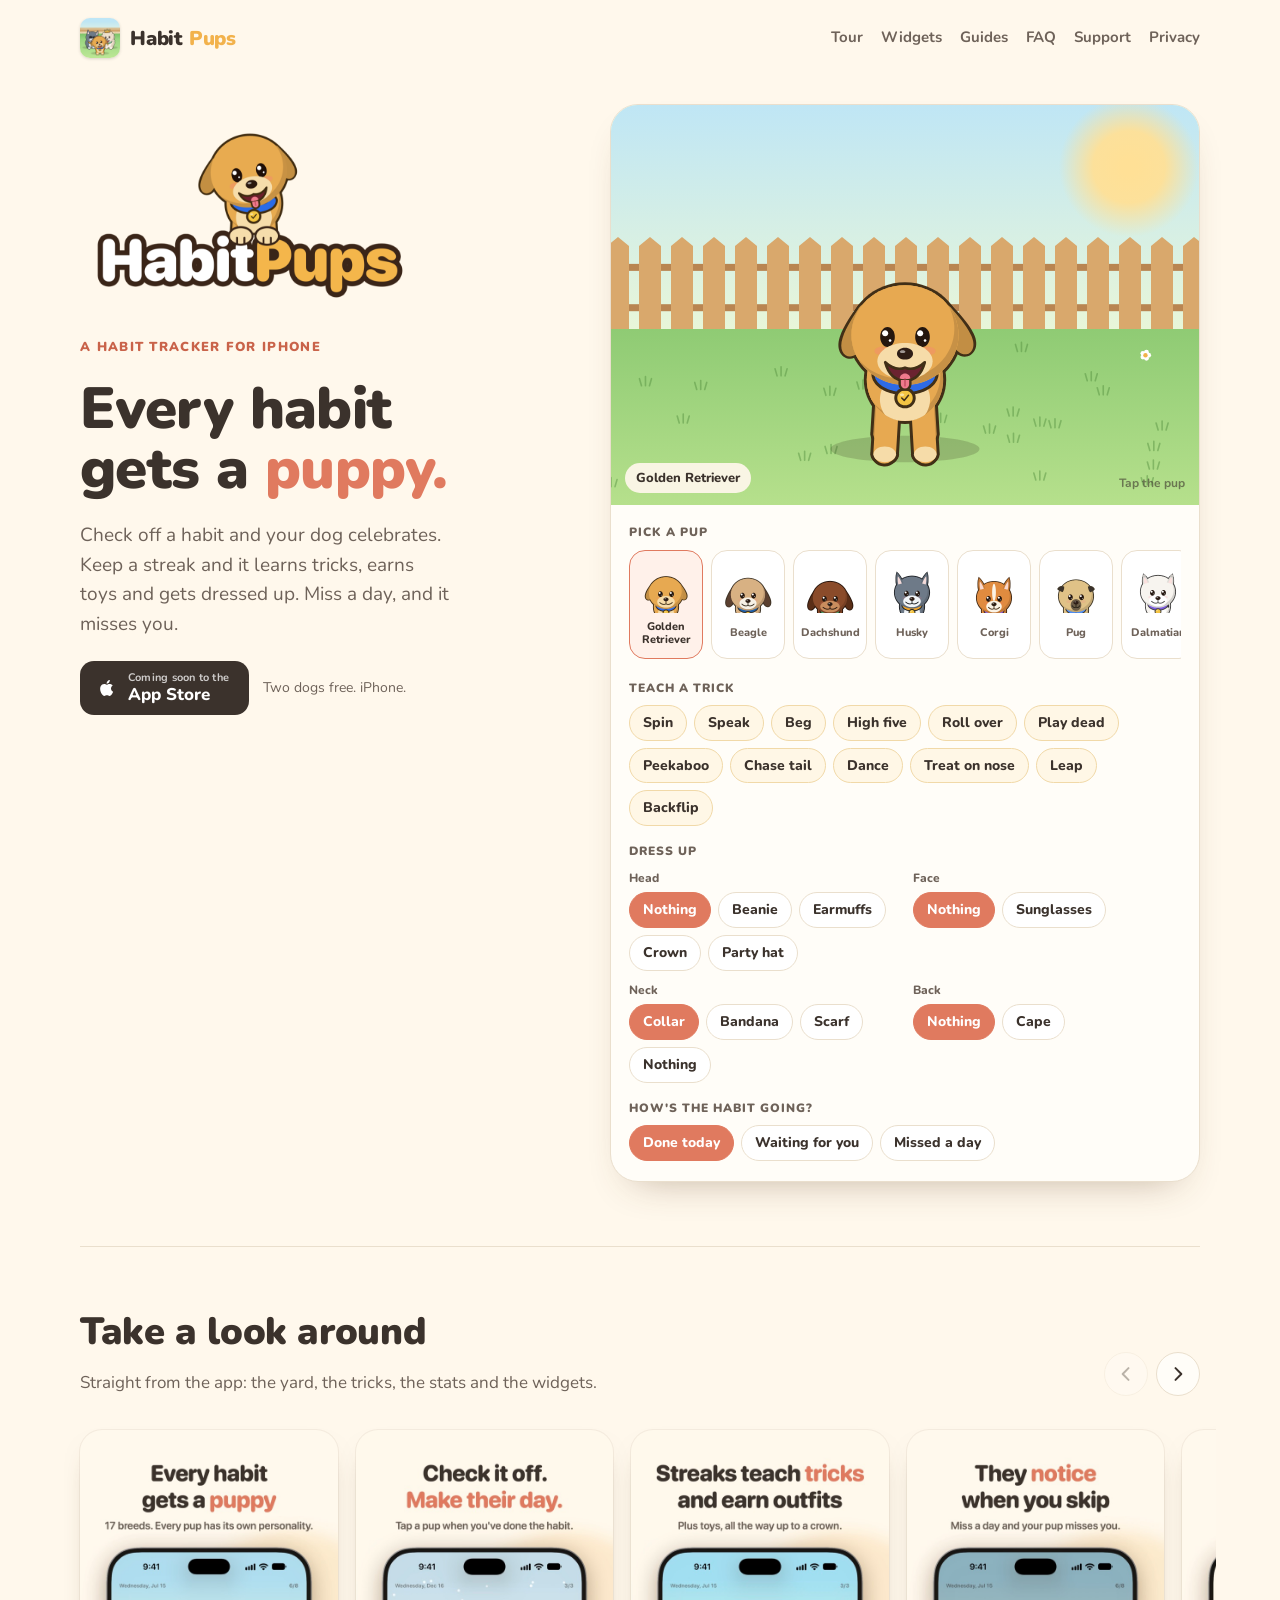
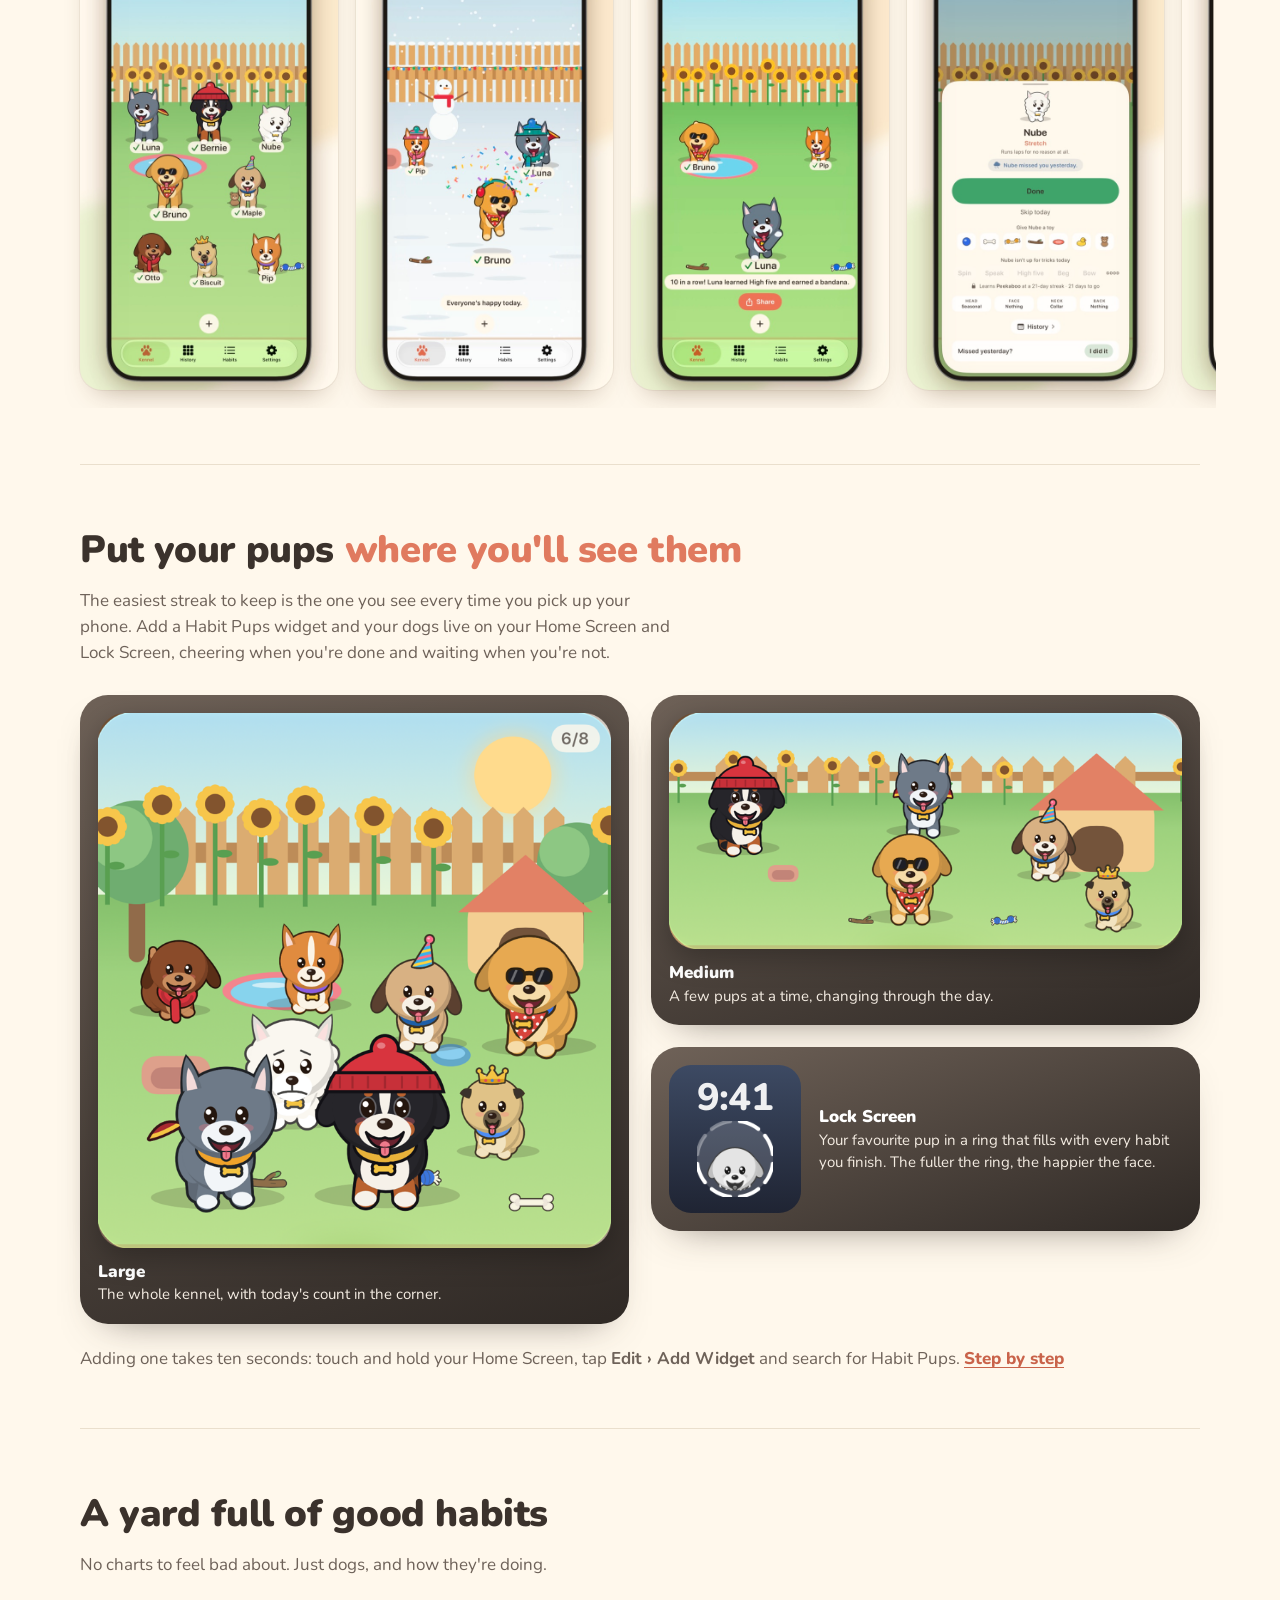
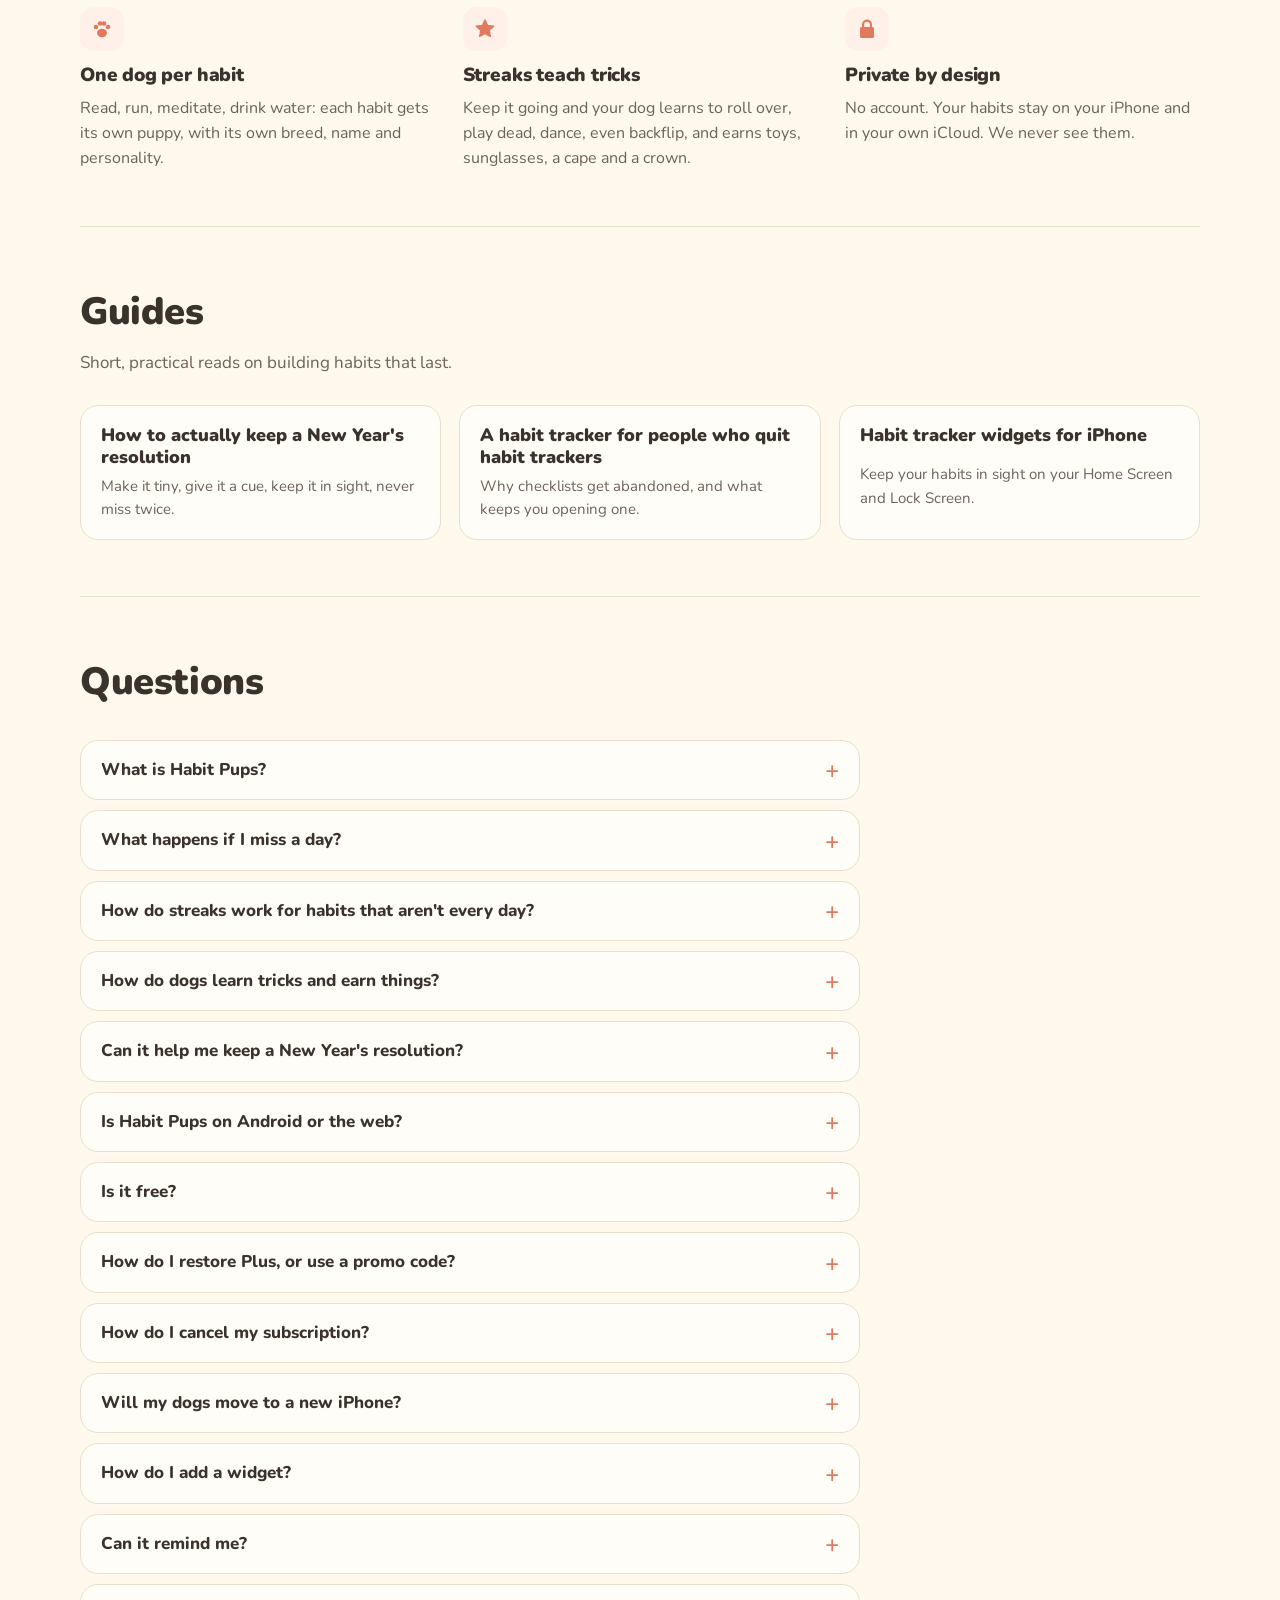
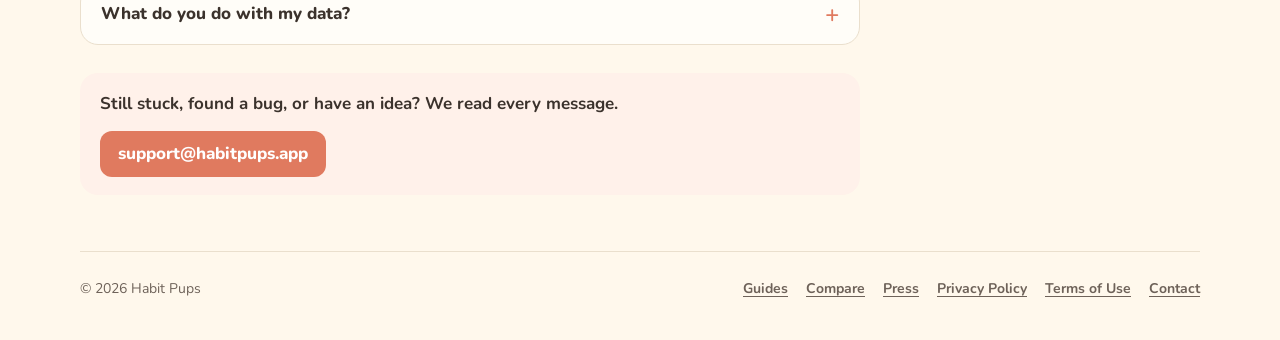
==== index.html @ 5b8456f1 "Initial commit" ====
<!doctype html>
<html lang="en">
<head>
  <meta charset="utf-8">
  <meta name="viewport" content="width=device-width, initial-scale=1, viewport-fit=cover">
  <title>Habit Pups: the habit tracker where every habit is a puppy</title>
  <meta name="description" content="Habit Pups is a cute habit tracker for iPhone. Every habit gets a puppy that celebrates when you check it off, learns tricks as your streak grows, and lives in Home and Lock Screen widgets. Two dogs free.">
  <link rel="canonical" href="https://habitpups.app/">
  <meta property="og:type" content="website">
  <meta property="og:site_name" content="Habit Pups">
  <meta property="og:title" content="Habit Pups: the habit tracker where every habit is a puppy">
  <meta property="og:description" content="Check off a habit and your dog celebrates. Keep the streak, and it learns tricks. For iPhone.">
  <meta property="og:url" content="https://habitpups.app/">
  <meta property="og:image" content="https://habitpups.app/assets/og-image.jpg">
  <meta property="og:image:width" content="1200">
  <meta property="og:image:height" content="630">
  <meta property="og:image:alt" content="Habit Pups: eight cartoon puppies in a sunny yard, one for each habit">
  <meta name="twitter:card" content="summary_large_image">
  <meta name="theme-color" content="#fff8ec">
  <link rel="icon" href="assets/favicon.png">
  <link rel="apple-touch-icon" href="assets/apple-touch-icon.png">
  <link rel="preconnect" href="https://fonts.googleapis.com">
  <link rel="preconnect" href="https://fonts.gstatic.com" crossorigin>
  <link rel="stylesheet" href="https://fonts.googleapis.com/css2?family=Nunito:wght@600;700;800;900&display=swap">
  <link rel="stylesheet" href="styles.css">
  <script type="application/ld+json">
{
  "@context": "https://schema.org",
  "@type": "MobileApplication",
  "name": "Habit Pups",
  "alternateName": "Habit Pups: Habit Tracker",
  "description": "A habit tracker for iPhone where every habit is a puppy. Check off a habit and your dog celebrates; keep a streak and it learns tricks, earns toys and gets dressed up. Home Screen and Lock Screen widgets keep your habits in view.",
  "operatingSystem": "iOS 17 or later",
  "applicationCategory": "HealthApplication",
  "applicationSubCategory": "Habit tracker",
  "url": "https://habitpups.app/",
  "image": "https://habitpups.app/assets/icon-512.png",
  "screenshot": [
    "https://habitpups.app/assets/screens/01-kennel.jpg",
    "https://habitpups.app/assets/screens/02-check-off.jpg",
    "https://habitpups.app/assets/screens/03-tricks.jpg",
    "https://habitpups.app/assets/screens/07-widget-large.jpg"
  ],
  "featureList": [
    "One puppy per habit, from 17 breeds",
    "Streaks teach 14 tricks and earn 9 toys and outfits",
    "Daily, certain-day or few-times-a-week schedules",
    "A reminder for each habit",
    "Home Screen and Lock Screen widgets",
    "History grid and per-habit stats",
    "iCloud sync, no account, no tracking"
  ],
  "offers": [
    {
      "@type": "Offer",
      "name": "Free, with two dogs",
      "price": "0",
      "priceCurrency": "USD"
    },
    {
      "@type": "Offer",
      "name": "Habit Pups Plus, yearly",
      "price": "9.99",
      "priceCurrency": "USD"
    },
    {
      "@type": "Offer",
      "name": "Habit Pups Plus, monthly",
      "price": "1.99",
      "priceCurrency": "USD"
    }
  ],
  "publisher": {
    "@type": "Organization",
    "name": "Habit Pups",
    "url": "https://habitpups.app/",
    "email": "support@habitpups.app",
    "logo": "https://habitpups.app/assets/icon-512.png"
  }
}
  </script>
  <script type="application/ld+json">
{
  "@context": "https://schema.org",
  "@type": "WebSite",
  "name": "Habit Pups",
  "url": "https://habitpups.app/"
}
  </script>
  <script type="application/ld+json">
{
  "@context": "https://schema.org",
  "@type": "FAQPage",
  "mainEntity": [
    {
      "@type": "Question",
      "name": "What is Habit Pups?",
      "acceptedAnswer": {
        "@type": "Answer",
        "text": "A habit tracker where every habit is a puppy in your yard. When you do the habit, you tap its dog and it celebrates. Do it day after day and the streak teaches it tricks and earns it toys and things to wear. Skip it and the dog gets a little sad, until you're back."
      }
    },
    {
      "@type": "Question",
      "name": "What happens if I miss a day?",
      "acceptedAnswer": {
        "@type": "Answer",
        "text": "Your dog misses you: a day or two and it looks a bit down, longer and it lies about. It never runs away and nothing is lost. One check-off and it perks right back up. Did it, but forgot to tick it before bed? Tap the dog and use Missed yesterday? to log yesterday."
      }
    },
    {
      "@type": "Question",
      "name": "How do streaks work for habits that aren't every day?",
      "acceptedAnswer": {
        "@type": "Answer",
        "text": "Each habit can be every day, certain days (say, weekdays), or a few times a week. Days the habit doesn't ask for are rest days: they never break a streak. For a few-times-a-week habit, the streak counts the times in a row you've hit it."
      }
    },
    {
      "@type": "Question",
      "name": "How do dogs learn tricks and earn things?",
      "acceptedAnswer": {
        "@type": "Answer",
        "text": "Every dog knows two tricks to start with and learns a new one at streaks of 3, 7, 10, 14 days and on, up to backflips for the very committed. Toys and outfits come with streaks too: a frisbee at 5 days, a bandana at 10, sunglasses at 45, a cape at 100 and a golden crown at a full year. A broken streak never takes anything away."
      }
    },
    {
      "@type": "Question",
      "name": "Can it help me keep a New Year's resolution?",
      "acceptedAnswer": {
        "@type": "Answer",
        "text": "Yes, that's a great use for it. Turn the resolution into one small action (\"read 10 pages\", \"a 10 minute walk\"), give it its own puppy and a reminder, and put the Lock Screen widget where you'll see it. Your pup learns its first new trick at a 3-day streak and keeps learning for a year. There's more in our guide to keeping a New Year's resolution."
      }
    },
    {
      "@type": "Question",
      "name": "Is Habit Pups on Android or the web?",
      "acceptedAnswer": {
        "@type": "Answer",
        "text": "Not yet: Habit Pups is for iPhone (iOS 17 or later). Your kennel also syncs to an iPad signed in to the same Apple ID."
      }
    },
    {
      "@type": "Question",
      "name": "Is it free?",
      "acceptedAnswer": {
        "@type": "Answer",
        "text": "Two dogs are free, with everything: tricks, toys, outfits, widgets and sharing. Habit Pups Plus makes room for up to 10 dogs, for $9.99 a year or $1.99 a month (prices may vary by country). Cancel any time; your dogs and their history are never lost."
      }
    },
    {
      "@type": "Question",
      "name": "How do I restore Plus, or use a promo code?",
      "acceptedAnswer": {
        "@type": "Answer",
        "text": "In the app, go to Settings › Habit Pups Plus and tap Restore purchases (sign in with the Apple ID you bought it with) or Redeem code. Codes also work in the App Store app: tap your profile picture, then Redeem Gift Card or Code."
      }
    },
    {
      "@type": "Question",
      "name": "How do I cancel my subscription?",
      "acceptedAnswer": {
        "@type": "Answer",
        "text": "Subscriptions are handled by Apple. On your iPhone, open Settings, tap your name, then Subscriptions, and pick Habit Pups. You can also get there from Settings › Habit Pups Plus › Manage subscription in the app."
      }
    },
    {
      "@type": "Question",
      "name": "Will my dogs move to a new iPhone?",
      "acceptedAnswer": {
        "@type": "Answer",
        "text": "Yes. Your kennel syncs through your own iCloud, so sign in with the same Apple ID and your dogs and their history come with you. It also keeps an iPhone and an iPad in step. You can check it's on in the app under Settings › Data."
      }
    },
    {
      "@type": "Question",
      "name": "How do I add a widget?",
      "acceptedAnswer": {
        "@type": "Answer",
        "text": "Home Screen: touch and hold an empty spot until the apps jiggle, tap Edit › Add Widget, search for Habit Pups and pick a size. Lock Screen: touch and hold the Lock Screen, tap Customize › Lock Screen, tap the space under the clock and pick Habit Pups. The round one shows a dog of your choice, in a ring that fills as the day's habits get done."
      }
    },
    {
      "@type": "Question",
      "name": "Can it remind me?",
      "acceptedAnswer": {
        "@type": "Answer",
        "text": "Yes, two ways. An evening nudge (Settings › Reminder) goes out only if a dog is still waiting, and each habit can have its own reminder at a time you choose. Do the habit early and that day's reminder stays quiet."
      }
    },
    {
      "@type": "Question",
      "name": "What do you do with my data?",
      "acceptedAnswer": {
        "@type": "Answer",
        "text": "Nothing: we never see it. There are no accounts, no ads and no tracking. Your habits live on your device and in your own iCloud. Read the privacy policy. To delete everything, go to Settings › Data › Reset everything in the app. To take a copy first, use Export data."
      }
    }
  ]
}
  </script>
</head>
<body>
  <div class="wrap">
    <header class="top">
      <a class="brand" href="./">
        <img src="assets/apple-touch-icon.png" alt="">
        <span>Habit <b>Pups</b></span>
      </a>
      <nav aria-label="Site">
        <a href="#screens">Tour</a>
        <a href="#widgets">Widgets</a>
        <a href="guides/">Guides</a>
        <a href="#faq">FAQ</a>
        <a href="#support">Support</a>
        <a href="privacy.html">Privacy</a>
      </nav>
    </header>

    <main>
      <section class="hero">
        <div class="hero-copy">
          <img class="logo" src="assets/logo.png" alt="Habit Pups">
          <p class="eyebrow">A habit tracker for iPhone</p>
          <h1>Every habit gets a <em>puppy.</em></h1>
          <p class="lede">Check off a habit and your dog celebrates. Keep a streak and it learns tricks, earns toys and gets dressed up. Miss a day, and it misses you.</p>
          <div class="cta-row">
            <!-- When the app is live: set href to its App Store link and remove aria-disabled. -->
            <a class="store" href="#" aria-disabled="true">
              <svg viewBox="0 0 24 24" aria-hidden="true"><path d="M16.37 12.6c-.02-2.2 1.8-3.26 1.88-3.31-1.03-1.5-2.62-1.7-3.18-1.73-1.35-.14-2.64.8-3.33.8-.69 0-1.74-.78-2.87-.76-1.47.02-2.84.86-3.6 2.18-1.54 2.66-.39 6.6 1.1 8.76.73 1.06 1.6 2.24 2.73 2.2 1.1-.05 1.51-.71 2.84-.71 1.32 0 1.7.71 2.86.69 1.18-.02 1.93-1.07 2.65-2.13.84-1.22 1.18-2.41 1.2-2.47-.03-.01-2.3-.88-2.32-3.52zM14.2 6.13c.6-.73 1-1.73.9-2.74-.87.04-1.92.58-2.54 1.3-.56.64-1.05 1.67-.92 2.66.97.07 1.96-.49 2.56-1.22z"/></svg>
              <span><small>Coming soon to the</small>App Store</span>
            </a>
            <span class="price-note">Two dogs free. iPhone.</span>
          </div>
        </div>

        <div class="studio" aria-label="Meet the pups: pick a breed, a trick and something to wear">
          <div class="yard" id="yard">
            <canvas id="yard-bg" aria-hidden="true"></canvas>
            <canvas id="yard-dog" role="img" aria-label="A golden retriever puppy, wagging its tail"></canvas>
            <div class="tag" id="breed-tag">Golden Retriever</div>
            <div class="hint">Tap the pup</div>
          </div>
          <div class="controls">
            <div class="group">
              <h3 id="breed-label">Pick a pup</h3>
              <div class="breeds" id="breeds" role="group" aria-labelledby="breed-label"></div>
            </div>
            <div class="group">
              <h3 id="trick-label">Teach a trick</h3>
              <div class="chips" id="tricks" role="group" aria-labelledby="trick-label"></div>
            </div>
            <div class="group">
              <h3 id="wear-label">Dress up</h3>
              <div class="wear" id="wear" role="group" aria-labelledby="wear-label"></div>
            </div>
            <div class="group">
              <h3 id="mood-label">How's the habit going?</h3>
              <div class="chips" id="moods" role="group" aria-labelledby="mood-label"></div>
            </div>
          </div>
        </div>
      </section>

      <section class="section" id="screens" aria-labelledby="screens-title">
        <div class="section-head with-nav">
          <div>
            <h2 id="screens-title">Take a look around</h2>
            <p>Straight from the app: the yard, the tricks, the stats and the widgets.</p>
          </div>
          <div class="reel-nav">
            <button type="button" class="reel-btn" data-dir="-1" aria-label="Previous screenshots" disabled>
              <svg viewBox="0 0 24 24" aria-hidden="true"><path d="M15 5l-7 7 7 7"/></svg>
            </button>
            <button type="button" class="reel-btn" data-dir="1" aria-label="Next screenshots">
              <svg viewBox="0 0 24 24" aria-hidden="true"><path d="M9 5l7 7-7 7"/></svg>
            </button>
          </div>
        </div>
        <ul class="reel" id="reel" tabindex="0" aria-label="App screenshots">
            <li><img src="assets/screens/01-kennel.jpg" width="600" height="1303" loading="eager" alt="Every habit gets a puppy: eight dogs in the summer yard"></li>
            <li><img src="assets/screens/02-check-off.jpg" width="600" height="1303" loading="eager" alt="Check it off: Bruno leaps for joy in a burst of confetti"></li>
            <li><img src="assets/screens/03-tricks.jpg" width="600" height="1303" loading="eager" alt="Streaks teach tricks: Luna learns High five and earns a bandana"></li>
            <li><img src="assets/screens/04-notice.jpg" width="600" height="1303" loading="lazy" alt="They notice when you skip: Nube missed you yesterday"></li>
            <li><img src="assets/screens/05-history.jpg" width="600" height="1303" loading="lazy" alt="Every day at a glance: the History tab"></li>
            <li><img src="assets/screens/06-stats.jpg" width="600" height="1303" loading="lazy" alt="Honest stats for every habit: Bruno's grid and streak"></li>
            <li><img src="assets/screens/07-widget-large.jpg" width="600" height="1303" loading="lazy" alt="The large widget: the whole kennel on your Home Screen"></li>
            <li><img src="assets/screens/08-widget-medium.jpg" width="600" height="1303" loading="lazy" alt="The medium widget: a few pups, always in view"></li>
            <li><img src="assets/screens/09-schedules.jpg" width="600" height="1303" loading="lazy" alt="Any schedule, gentle reminders: Luna's weekday runs at 6:45"></li>
        </ul>
      </section>

      <section class="section widgets" id="widgets" aria-labelledby="widgets-title">
        <div class="section-head">
          <h2 id="widgets-title">Put your pups <em>where you'll see them</em></h2>
          <p>The easiest streak to keep is the one you see every time you pick up your phone. Add a Habit Pups widget and your dogs live on your Home Screen and Lock Screen, cheering when you're done and waiting when you're not.</p>
        </div>
        <div class="widget-grid">
          <figure class="widget-card big">
            <img src="assets/widgets/large.png" width="720" height="751" loading="lazy" alt="The large Habit Pups widget: eight dogs in a sunny yard, 6 of 8 done today">
            <figcaption><strong>Large</strong> The whole kennel, with today's count in the corner.</figcaption>
          </figure>
          <div class="widget-stack">
            <figure class="widget-card">
              <img src="assets/widgets/medium.png" width="720" height="332" loading="lazy" alt="The medium Habit Pups widget: five happy dogs by the kennel">
              <figcaption><strong>Medium</strong> A few pups at a time, changing through the day.</figcaption>
            </figure>
            <figure class="widget-card lock">
              <div class="lock-tile" aria-hidden="true">
                <span class="lock-time">9:41</span>
                <img src="assets/widgets/lock.png" width="380" height="380" loading="lazy" alt="">
              </div>
              <figcaption><strong>Lock Screen</strong> Your favourite pup in a ring that fills with every habit you finish. The fuller the ring, the happier the face.</figcaption>
            </figure>
          </div>
        </div>
        <p class="widget-how">Adding one takes ten seconds: touch and hold your Home Screen, tap <strong>Edit › Add Widget</strong> and search for Habit Pups. <a href="#faq-widgets">Step by step</a></p>
      </section>

      <section class="section" aria-labelledby="how-title">
        <div class="section-head">
          <h2 id="how-title">A yard full of good habits</h2>
          <p>No charts to feel bad about. Just dogs, and how they're doing.</p>
        </div>
        <div class="points">
          <div class="point">
            <div class="icon" aria-hidden="true"><svg viewBox="0 0 24 24"><ellipse cx="12" cy="16" rx="5" ry="4.2"/><circle cx="6" cy="10" r="2.3"/><circle cx="10" cy="6.5" r="2.3"/><circle cx="14" cy="6.5" r="2.3"/><circle cx="18" cy="10" r="2.3"/></svg></div>
            <h3>One dog per habit</h3>
            <p>Read, run, meditate, drink water: each habit gets its own puppy, with its own breed, name and personality.</p>
          </div>
          <div class="point">
            <div class="icon" aria-hidden="true"><svg viewBox="0 0 24 24"><path d="M12 2.8l2.7 5.6 6.1.8-4.5 4.2 1.1 6.1L12 16.6l-5.4 2.9 1.1-6.1-4.5-4.2 6.1-.8z" stroke="currentColor" stroke-width="1.2" stroke-linejoin="round"/></svg></div>
            <h3>Streaks teach tricks</h3>
            <p>Keep it going and your dog learns to roll over, play dead, dance, even backflip, and earns toys, sunglasses, a cape and a crown.</p>
          </div>
          <div class="point">
            <div class="icon" aria-hidden="true"><svg viewBox="0 0 24 24"><path d="M7 10V7.5a5 5 0 0 1 10 0V10h.5A1.5 1.5 0 0 1 19 11.5v8A1.5 1.5 0 0 1 17.5 21h-11A1.5 1.5 0 0 1 5 19.5v-8A1.5 1.5 0 0 1 6.5 10zm2.2 0h5.6V7.5a2.8 2.8 0 0 0-5.6 0z"/></svg></div>
            <h3>Private by design</h3>
            <p>No account. Your habits stay on your iPhone and in your own iCloud. We never see them.</p>
          </div>
        </div>
      </section>

      <section class="section" aria-labelledby="guides-title">
        <div class="section-head">
          <h2 id="guides-title">Guides</h2>
          <p>Short, practical reads on building habits that last.</p>
        </div>
        <ul class="guide-list cols">
          <li><a href="guides/new-years-resolutions/"><strong>How to actually keep a New Year's resolution</strong><span>Make it tiny, give it a cue, keep it in sight, never miss twice.</span></a></li>
          <li><a href="guides/habit-tracker-you-will-stick-with/"><strong>A habit tracker for people who quit habit trackers</strong><span>Why checklists get abandoned, and what keeps you opening one.</span></a></li>
          <li><a href="guides/iphone-habit-tracker-widgets/"><strong>Habit tracker widgets for iPhone</strong><span>Keep your habits in sight on your Home Screen and Lock Screen.</span></a></li>
        </ul>
      </section>

      <section class="section" id="faq" aria-labelledby="faq-title">
        <div class="section-head">
          <h2 id="faq-title">Questions</h2>
        </div>
        <div class="faq">
          <details>
            <summary>What is Habit Pups?</summary>
            <div class="answer">
              <p>A habit tracker where every habit is a puppy in your yard. When you do the habit, you tap its dog and it celebrates. Do it day after day and the streak teaches it tricks and earns it toys and things to wear. Skip it and the dog gets a little sad, until you're back.</p>
            </div>
          </details>
          <details>
            <summary>What happens if I miss a day?</summary>
            <div class="answer">
              <p>Your dog misses you: a day or two and it looks a bit down, longer and it lies about. It never runs away and nothing is lost. One check-off and it perks right back up.</p>
              <p>Did it, but forgot to tick it before bed? Tap the dog and use <strong>Missed yesterday?</strong> to log yesterday.</p>
            </div>
          </details>
          <details>
            <summary>How do streaks work for habits that aren't every day?</summary>
            <div class="answer">
              <p>Each habit can be every day, certain days (say, weekdays), or a few times a week. Days the habit doesn't ask for are rest days: they never break a streak. For a few-times-a-week habit, the streak counts the times in a row you've hit it.</p>
            </div>
          </details>
          <details>
            <summary>How do dogs learn tricks and earn things?</summary>
            <div class="answer">
              <p>Every dog knows two tricks to start with and learns a new one at streaks of 3, 7, 10, 14 days and on, up to backflips for the very committed. Toys and outfits come with streaks too: a frisbee at 5 days, a bandana at 10, sunglasses at 45, a cape at 100 and a golden crown at a full year. A broken streak never takes anything away.</p>
            </div>
          </details>
          <details>
            <summary>Can it help me keep a New Year's resolution?</summary>
            <div class="answer">
              <p>Yes, that's a great use for it. Turn the resolution into one small action ("read 10 pages", "a 10 minute walk"), give it its own puppy and a reminder, and put the Lock Screen widget where you'll see it. Your pup learns its first new trick at a 3-day streak and keeps learning for a year. There's more in our guide to <a href="guides/new-years-resolutions/">keeping a New Year's resolution</a>.</p>
            </div>
          </details>
          <details>
            <summary>Is Habit Pups on Android or the web?</summary>
            <div class="answer">
              <p>Not yet: Habit Pups is for iPhone (iOS 17 or later). Your kennel also syncs to an iPad signed in to the same Apple ID.</p>
            </div>
          </details>
          <details>
            <summary>Is it free?</summary>
            <div class="answer">
              <p>Two dogs are free, with everything: tricks, toys, outfits, widgets and sharing. <strong>Habit Pups Plus</strong> makes room for up to 10 dogs, for $9.99 a year or $1.99 a month (prices may vary by country). Cancel any time; your dogs and their history are never lost.</p>
            </div>
          </details>
          <details>
            <summary>How do I restore Plus, or use a promo code?</summary>
            <div class="answer">
              <p>In the app, go to <strong>Settings › Habit Pups Plus</strong> and tap <strong>Restore purchases</strong> (sign in with the Apple ID you bought it with) or <strong>Redeem code</strong>. Codes also work in the App Store app: tap your profile picture, then <strong>Redeem Gift Card or Code</strong>.</p>
            </div>
          </details>
          <details>
            <summary>How do I cancel my subscription?</summary>
            <div class="answer">
              <p>Subscriptions are handled by Apple. On your iPhone, open <strong>Settings</strong>, tap your name, then <strong>Subscriptions</strong>, and pick Habit Pups. You can also get there from <strong>Settings › Habit Pups Plus › Manage subscription</strong> in the app.</p>
            </div>
          </details>
          <details>
            <summary>Will my dogs move to a new iPhone?</summary>
            <div class="answer">
              <p>Yes. Your kennel syncs through your own iCloud, so sign in with the same Apple ID and your dogs and their history come with you. It also keeps an iPhone and an iPad in step. You can check it's on in the app under <strong>Settings › Data</strong>.</p>
            </div>
          </details>
          <details id="faq-widgets">
            <summary>How do I add a widget?</summary>
            <div class="answer">
              <p><strong>Home Screen:</strong> touch and hold an empty spot until the apps jiggle, tap <strong>Edit › Add Widget</strong>, search for Habit Pups and pick a size.</p>
              <p><strong>Lock Screen:</strong> touch and hold the Lock Screen, tap <strong>Customize › Lock Screen</strong>, tap the space under the clock and pick Habit Pups. The round one shows a dog of your choice, in a ring that fills as the day's habits get done.</p>
            </div>
          </details>
          <details>
            <summary>Can it remind me?</summary>
            <div class="answer">
              <p>Yes, two ways. An evening nudge (Settings › Reminder) goes out only if a dog is still waiting, and each habit can have its own reminder at a time you choose. Do the habit early and that day's reminder stays quiet.</p>
            </div>
          </details>
          <details>
            <summary>What do you do with my data?</summary>
            <div class="answer">
              <p>Nothing: we never see it. There are no accounts, no ads and no tracking. Your habits live on your device and in your own iCloud. <a href="privacy.html">Read the privacy policy</a>.</p>
              <p>To delete everything, go to <strong>Settings › Data › Reset everything</strong> in the app. To take a copy first, use <strong>Export data</strong>.</p>
            </div>
          </details>
        </div>

        <div class="contact" id="support">
          <p>Still stuck, found a bug, or have an idea? We read every message.</p>
          <!-- Support address: also in the app (SupportMail.address). -->
          <a class="mail" href="mailto:support@habitpups.app">support@habitpups.app</a>
        </div>
      </section>
    </main>

    <footer>
      <span>© 2026 Habit Pups</span>
      <nav aria-label="More">
        <a href="guides/">Guides</a>
        <a href="compare/">Compare</a>
        <a href="press/">Press</a>
        <a href="privacy.html">Privacy Policy</a>
        <a href="https://www.apple.com/legal/internet-services/itunes/dev/stdeula/">Terms of Use</a>
        <a href="mailto:support@habitpups.app">Contact</a>
      </nav>
    </footer>
  </div>

  <script src="js/pup/gfx.js"></script>
  <script src="js/pup/rig.js"></script>
  <script src="js/pup/data.js"></script>
  <script src="js/pup/head.js"></script>
  <script src="js/pup/body.js"></script>
  <script src="js/pup/renderer.js"></script>
  <script src="js/pup/motion.js"></script>
  <script src="js/site.js"></script>
</body>
</html>
---- styles.css ----
/* Habit Pups: the app's own colours and rounded type, on its cream paper. One light look,
   like the app, which keeps its own colours whatever the phone's set to. */
:root {
  color-scheme: light;
  --cream: #fff8ec;
  --paper: #fffdf8;
  --ink: #3b322c;
  --ink-soft: #6e6259;
  --line: #eadfcd;
  --coral: #e07a5f;
  --coral-deep: #c9634a;
  --sun: #f2b24c;
  --sky-top: #bfe6f5;
  --sky-bottom: #e8f6d8;
  --grass-far: #8fcb74;
  --grass-near: #b6e08c;
  --fence: #e2b67c;
  --fence-dark: #c99a5f;
  --round: ui-rounded, "SF Pro Rounded", "Nunito", system-ui, -apple-system, "Segoe UI", sans-serif;
  --radius: 22px;
}

* { box-sizing: border-box; }
html { -webkit-text-size-adjust: 100%; }
body {
  margin: 0;
  background: var(--cream);
  color: var(--ink);
  font: 17px/1.55 var(--round);
  padding-inline: 16px;
}
img { max-width: 100%; display: block; }
a { color: var(--coral-deep); text-underline-offset: 3px; }
a:hover { color: var(--coral); }
h1, h2, h3 { font-family: var(--round); margin: 0; text-wrap: balance; letter-spacing: -0.01em; }

.wrap { max-width: 1120px; margin: 0 auto; }

/* ---- Header -------------------------------------------------------------------------- */
.top {
  display: flex; align-items: center; justify-content: space-between; gap: 16px;
  padding-block: 18px;
}
.brand { display: flex; align-items: center; gap: 10px; text-decoration: none; color: var(--ink); }
.brand img { width: 40px; height: 40px; border-radius: 10px; box-shadow: 0 1px 3px rgba(59, 50, 44, 0.18); }
.brand span { font-weight: 900; font-size: 20px; letter-spacing: -0.01em; }
.brand b { color: var(--sun); font-weight: 900; -webkit-text-stroke: 0; }
.top nav { display: flex; gap: 18px; font-weight: 700; font-size: 15px; }
.top nav a { color: var(--ink-soft); text-decoration: none; }
.top nav a:hover { color: var(--ink); }

/* ---- Hero ------------------------------------------------------------------------------- */
.hero {
  display: grid;
  grid-template-columns: minmax(0, 0.9fr) minmax(0, 1.1fr);
  gap: 48px;
  align-items: start;
  padding-block: 28px 64px;
}
.hero-copy { display: grid; gap: 22px; align-content: start; padding-top: 12px; }
.hero-copy .logo { width: min(340px, 80%); }
.hero h1 { font-size: clamp(36px, 5.2vw, 58px); line-height: 1.04; font-weight: 900; }
.hero h1 em { font-style: normal; color: var(--coral); }
.lede { margin: 0; font-size: 19px; color: var(--ink-soft); max-width: 34ch; }
.cta-row { display: flex; flex-wrap: wrap; align-items: center; gap: 14px; }
.store {
  display: inline-flex; align-items: center; gap: 10px;
  background: var(--ink); color: #fff; text-decoration: none;
  padding: 11px 20px 11px 16px; border-radius: 14px; font-weight: 800;
}
.store svg { width: 22px; height: 22px; fill: currentColor; }
.store small { display: block; font-size: 11px; font-weight: 700; opacity: 0.75; letter-spacing: 0.02em; }
.store span { line-height: 1.15; }
.store[aria-disabled="true"] { cursor: default; }
.store:hover { color: #fff; }
.price-note { font-size: 14px; color: var(--ink-soft); }

/* ---- The pup studio --------------------------------------------------------------------- */
.studio {
  background: var(--paper);
  border: 1px solid var(--line);
  border-radius: 28px;
  box-shadow: 0 18px 40px -24px rgba(90, 60, 30, 0.45);
  overflow: hidden;
}
.yard {
  position: relative;
  height: clamp(300px, 38vw, 400px);
  background: var(--sky-bottom);
  overflow: hidden;
  cursor: pointer;
  touch-action: manipulation;
}
.yard canvas { position: absolute; inset: 0; width: 100%; height: 100%; }
.yard .tag {
  position: absolute; left: 14px; bottom: 12px;
  background: rgba(255, 248, 236, 0.92); color: var(--ink);
  font-size: 13px; font-weight: 800; padding: 5px 11px; border-radius: 999px;
  pointer-events: none;
}
.yard .hint {
  position: absolute; right: 14px; bottom: 12px;
  font-size: 12px; font-weight: 700; color: rgba(59, 50, 44, 0.6);
  pointer-events: none;
}

.controls { display: grid; gap: 16px; padding: 18px 18px 20px; }
.group { display: grid; gap: 8px; }
.group h3 {
  font-size: 12px; font-weight: 900; text-transform: uppercase; letter-spacing: 0.08em; color: var(--ink-soft);
}
.chips { display: flex; flex-wrap: wrap; align-items: flex-start; gap: 7px; }
.chip {
  font: inherit; font-size: 14px; font-weight: 800; color: var(--ink);
  background: #fff; border: 1.5px solid var(--line); border-radius: 999px;
  padding: 6px 13px; cursor: pointer;
  transition: transform 0.12s ease, background 0.12s ease, border-color 0.12s ease;
}
.chip:hover { border-color: #d9c8ad; }
.chip:active { transform: scale(0.96); }
.chip[aria-pressed="true"] { background: var(--coral); border-color: var(--coral); color: #fff; }
.chip.trick { background: #fff7e6; border-color: #f1d9a8; }
.chip.trick:hover { background: #ffefcc; }
.wear { display: grid; grid-template-columns: 1fr 1fr; gap: 10px 16px; align-items: start; }
.wear .slot { display: grid; gap: 5px; }
.wear .slot span { font-size: 12px; font-weight: 800; color: var(--ink-soft); }

.breeds {
  display: flex; gap: 8px; overflow-x: auto; padding-bottom: 4px;
  scroll-snap-type: x proximity; scrollbar-width: thin;
}
.breed {
  flex: 0 0 auto; scroll-snap-align: start;
  display: grid; justify-items: center; gap: 2px;
  width: 74px; padding: 6px 4px 5px;
  font: inherit; font-size: 11px; font-weight: 800; color: var(--ink-soft); line-height: 1.15;
  background: #fff; border: 1.5px solid var(--line); border-radius: 16px; cursor: pointer;
}
.breed canvas { width: 56px; height: 56px; }
.breed[aria-pressed="true"] { border-color: var(--coral); background: #fff1ea; color: var(--ink); }

/* ---- Sections ------------------------------------------------------------------------------ */
.section { padding-block: 56px; border-top: 1px solid var(--line); }
.section-head { display: grid; gap: 8px; margin-bottom: 28px; }
.section h2 { font-size: clamp(28px, 3.4vw, 38px); font-weight: 900; }
.section-head p { margin: 0; color: var(--ink-soft); max-width: 60ch; }

.points { display: grid; grid-template-columns: repeat(3, minmax(0, 1fr)); gap: 28px; }
.point { display: grid; gap: 6px; align-content: start; }
.point .icon {
  width: 44px; height: 44px; border-radius: 14px; display: grid; place-items: center;
  background: #fff1ea; color: var(--coral); margin-bottom: 4px;
}
.point .icon svg { width: 24px; height: 24px; fill: currentColor; }
.point h3 { font-size: 19px; font-weight: 900; }
.point p { margin: 0; color: var(--ink-soft); font-size: 16px; }

.faq { display: grid; gap: 10px; max-width: 780px; }
.faq details {
  background: var(--paper); border: 1px solid var(--line); border-radius: 18px;
  padding: 0 20px;
}
.faq summary {
  cursor: pointer; list-style: none; padding: 16px 28px 16px 0; position: relative;
  font-weight: 800; font-size: 17px;
}
.faq summary::-webkit-details-marker { display: none; }
.faq summary::after {
  content: "+"; position: absolute; right: 0; top: 50%; transform: translateY(-50%);
  font-size: 24px; font-weight: 600; color: var(--coral); line-height: 1;
}
.faq details[open] summary::after { content: "–"; }
.faq .answer { padding-bottom: 18px; color: var(--ink-soft); font-size: 16px; }
.faq .answer p { margin: 0 0 10px; }
.faq .answer p:last-child { margin-bottom: 0; }
.faq .answer ol, .faq .answer ul { margin: 0 0 10px; padding-left: 22px; }

.contact {
  margin-top: 28px; max-width: 780px;
  display: flex; flex-wrap: wrap; align-items: center; justify-content: space-between; gap: 14px;
  background: #fff1ea; border-radius: 18px; padding: 18px 20px;
}
.contact p { margin: 0; font-weight: 700; }
.contact a.mail {
  background: var(--coral); color: #fff; text-decoration: none; font-weight: 800;
  padding: 10px 18px; border-radius: 12px;
}
.contact a.mail:hover { background: var(--coral-deep); color: #fff; }

footer {
  border-top: 1px solid var(--line);
  padding-block: 26px 40px;
  display: flex; flex-wrap: wrap; gap: 10px 22px; align-items: center; justify-content: space-between;
  font-size: 14px; color: var(--ink-soft);
}
footer nav { display: flex; flex-wrap: wrap; gap: 8px 18px; }
footer a { color: var(--ink-soft); font-weight: 700; }

/* ---- Screenshot reel ------------------------------------------------------------------ */
.section-head.with-nav { display: flex; align-items: flex-end; justify-content: space-between; gap: 16px; }
.section-head.with-nav > div:first-child { display: grid; gap: 8px; }
.reel-nav { display: flex; gap: 8px; flex: none; }
.reel-btn {
  width: 44px; height: 44px; border-radius: 50%; display: grid; place-items: center;
  background: var(--paper); border: 1.5px solid var(--line); color: var(--ink); cursor: pointer;
  transition: background 0.12s ease, border-color 0.12s ease, opacity 0.12s ease;
}
.reel-btn svg { width: 20px; height: 20px; fill: none; stroke: currentColor; stroke-width: 2.4; stroke-linecap: round; stroke-linejoin: round; }
.reel-btn:hover:not(:disabled) { background: #fff1ea; border-color: var(--coral); color: var(--coral-deep); }
.reel-btn:disabled { opacity: 0.35; cursor: default; }
.reel {
  list-style: none; margin: 0 -16px; padding: 6px 16px 18px;
  display: grid; grid-auto-flow: column; grid-auto-columns: clamp(200px, 23%, 260px); gap: 18px;
  overflow-x: auto; scroll-snap-type: x mandatory; scroll-padding-inline: 16px;
  scrollbar-width: none; overscroll-behavior-x: contain;
}
.reel::-webkit-scrollbar { display: none; }
.reel:focus-visible { outline: 3px solid var(--coral); outline-offset: 4px; border-radius: 12px; }
.reel li { scroll-snap-align: start; }
.reel img {
  width: 100%; height: auto; border-radius: 22px; background: var(--cream);
  box-shadow: 0 14px 30px -18px rgba(90, 60, 30, 0.55), 0 0 0 1px rgba(90, 60, 30, 0.06);
}

/* ---- Widgets ------------------------------------------------------------------------------ */
.widgets h2 em { font-style: normal; color: var(--coral); }
.widget-grid { display: grid; grid-template-columns: minmax(0, 1fr) minmax(0, 1fr); gap: 22px; align-items: start; }
.widget-stack { display: grid; gap: 22px; }
.widget-card {
  margin: 0; display: grid; gap: 12px; align-content: start;
  background: linear-gradient(160deg, #6f6258, #2f2925); border-radius: 28px; padding: 18px;
  box-shadow: 0 18px 40px -26px rgba(59, 50, 44, 0.7);
}
.widget-card img { width: 100%; height: auto; filter: drop-shadow(0 8px 14px rgba(0, 0, 0, 0.28)); }
.widget-card figcaption { color: #f4ece2; font-size: 15px; line-height: 1.45; }
.widget-card figcaption strong { display: block; color: #fff; font-size: 17px; font-weight: 900; }
.widget-card.lock { grid-template-columns: auto 1fr; align-items: center; gap: 18px; }
.lock-tile {
  width: 132px; display: grid; justify-items: center; gap: 4px; padding: 14px 0 16px;
  border-radius: 22px; background: linear-gradient(180deg, #3d4a63, #1f2433);
}
.lock-time { color: rgba(255, 255, 255, 0.92); font-size: 38px; font-weight: 800; letter-spacing: -0.02em; line-height: 1; }
.lock-tile img { width: 76px; height: 76px; filter: none; }
.widget-how { margin: 22px 0 0; color: var(--ink-soft); }
.widget-how a { font-weight: 800; }

/* ---- Guides, compare and press pages ------------------------------------------------------ */
.eyebrow { margin: 0; font-size: 13px; font-weight: 900; letter-spacing: 0.1em; text-transform: uppercase; color: var(--coral-deep); }
.article h1 { font-size: clamp(32px, 4.4vw, 46px); line-height: 1.08; }
.article h3 { font-size: 18px; font-weight: 900; margin: 22px 0 6px; }
.article li { margin-bottom: 6px; }
.crumbs { font-size: 14px; color: var(--ink-soft); margin-bottom: 18px; display: flex; flex-wrap: wrap; gap: 6px; }
.crumbs a { color: var(--ink-soft); font-weight: 700; }
.answer-first {
  background: #fff1ea; border-radius: 18px; padding: 16px 20px; font-size: 18px; color: var(--ink) !important;
}
.shot { margin: 26px auto; max-width: 280px; display: grid; gap: 10px; text-align: center; }
.shot img { width: 100%; height: auto; border-radius: 22px; box-shadow: 0 14px 30px -18px rgba(90, 60, 30, 0.55); }
.shot figcaption, .widget-row figcaption { font-size: 14px; color: var(--ink-soft); }
.widget-row { display: grid; grid-template-columns: 1fr 1fr; gap: 18px; align-items: start; margin: 18px 0; }
.widget-row figure { margin: 0; display: grid; gap: 8px; }
.widget-row img { width: 100%; height: auto; }
.cta-card {
  margin-top: 40px; display: flex; flex-wrap: wrap; align-items: center; gap: 16px;
  background: var(--paper); border: 1px solid var(--line); border-radius: 22px; padding: 18px 20px;
}
.cta-card img { border-radius: 14px; box-shadow: 0 1px 3px rgba(59, 50, 44, 0.18); }
.cta-card div { flex: 1 1 220px; }
.cta-card p { margin: 2px 0 0; color: var(--ink-soft); }
.guide-list { list-style: none; padding: 0; margin: 0; display: grid; gap: 12px; }
.guide-list.cols { grid-template-columns: repeat(3, minmax(0, 1fr)); gap: 18px; }
.guide-list a {
  display: grid; gap: 6px; height: 100%; text-decoration: none; color: var(--ink);
  background: var(--paper); border: 1px solid var(--line); border-radius: 18px; padding: 18px 20px;
  transition: border-color 0.12s ease, transform 0.12s ease;
}
.guide-list a:hover { border-color: var(--coral); color: var(--ink); }
.guide-list strong { font-size: 18px; font-weight: 900; line-height: 1.25; }
.guide-list span { color: var(--ink-soft); font-size: 15px; }
.table-wrap { overflow-x: auto; margin: 22px 0 8px; border: 1px solid var(--line); border-radius: 18px; background: var(--paper); }
.table-wrap table { border-collapse: collapse; width: 100%; min-width: 640px; font-size: 15px; }
.table-wrap th, .table-wrap td { text-align: left; vertical-align: top; padding: 12px 14px; border-bottom: 1px solid var(--line); }
.table-wrap tbody tr:last-child > * { border-bottom: 0; }
.table-wrap thead th { font-weight: 900; background: #fff1ea; }
.table-wrap thead th:nth-child(2), .table-wrap td:nth-child(2) { background: rgba(224, 122, 95, 0.07); }
.table-wrap tbody th { font-weight: 800; color: var(--ink-soft); }
.fine { font-size: 13px; color: var(--ink-soft) !important; }
.pull { font-size: 22px; font-weight: 800; color: var(--ink) !important; line-height: 1.35; }
.facts { display: grid; grid-template-columns: max-content 1fr; gap: 10px 22px; margin: 0; }
.facts dt { font-weight: 900; }
.facts dd { margin: 0; color: #4a4038; }
.press-grid { list-style: none; padding: 0; display: grid; grid-template-columns: repeat(auto-fill, minmax(150px, 1fr)); gap: 16px; }
.press-grid a, .press-assets a { display: grid; gap: 6px; text-decoration: none; font-size: 14px; font-weight: 700; color: var(--ink-soft); }
.press-grid img { width: 100%; height: auto; border-radius: 14px; box-shadow: 0 8px 20px -14px rgba(90, 60, 30, 0.6); }
.press-assets { list-style: none; padding: 0; display: flex; flex-wrap: wrap; align-items: flex-end; gap: 28px; }
.press-assets img { border-radius: 24px; height: auto; }

/* ---- Policy page ----------------------------------------------------------------------- */
.doc { max-width: 720px; padding-block: 24px 64px; }
.doc h1 { font-size: clamp(32px, 4vw, 44px); font-weight: 900; margin-bottom: 6px; }
.doc .meta { color: var(--ink-soft); margin: 0 0 28px; }
.doc h2 { font-size: 22px; font-weight: 900; margin: 34px 0 10px; }
.doc p, .doc li { color: #4a4038; }
.doc ul { padding-left: 22px; }
.doc .summary { background: var(--paper); border: 1px solid var(--line); border-radius: 18px; padding: 16px 20px; }
.doc .summary ul { margin: 6px 0 0; }

/* ---- Small screens ----------------------------------------------------------------------- */
@media (max-width: 860px) {
  .hero { grid-template-columns: 1fr; gap: 24px; padding-block: 4px 48px; }
  /* The header carries the brand; the dog should be on the first screen. */
  .hero-copy .logo { display: none; }
  .hero-copy { gap: 16px; padding-top: 0; }
  .lede { font-size: 17px; }
  .controls { padding: 14px 14px 16px; gap: 14px; }
  .chip { font-size: 13px; padding: 5px 11px; }
  .hero-copy { text-align: left; }
  .points { grid-template-columns: 1fr; gap: 22px; }
  .reel { grid-auto-columns: 62%; gap: 14px; }
  .reel-nav { display: none; }
  .widget-grid { grid-template-columns: 1fr; }
  .guide-list.cols { grid-template-columns: 1fr; }
  .widget-row { grid-template-columns: 1fr; }
  .facts { grid-template-columns: 1fr; gap: 2px; }
  .facts dd { margin-bottom: 10px; }
  .top nav { display: none; }
}
@media (prefers-reduced-motion: reduce) {
  .chip { transition: none; }
}
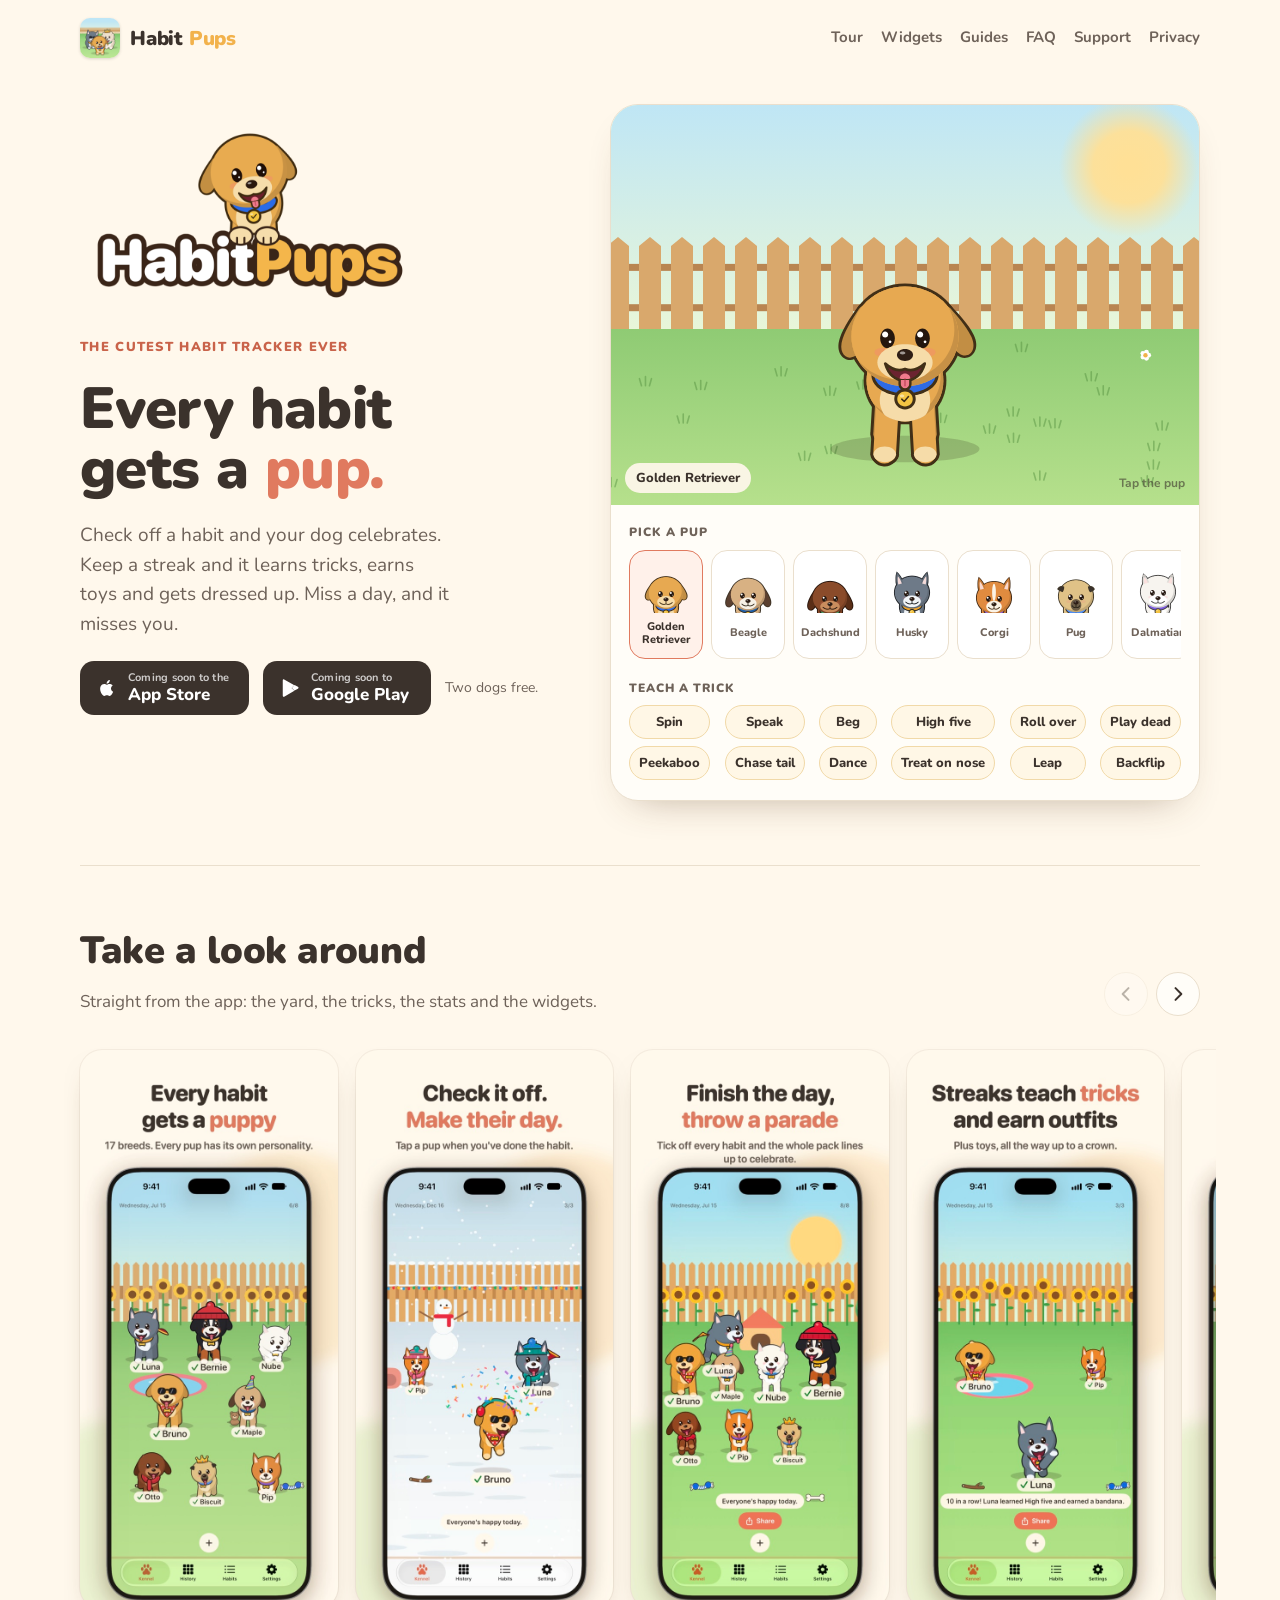
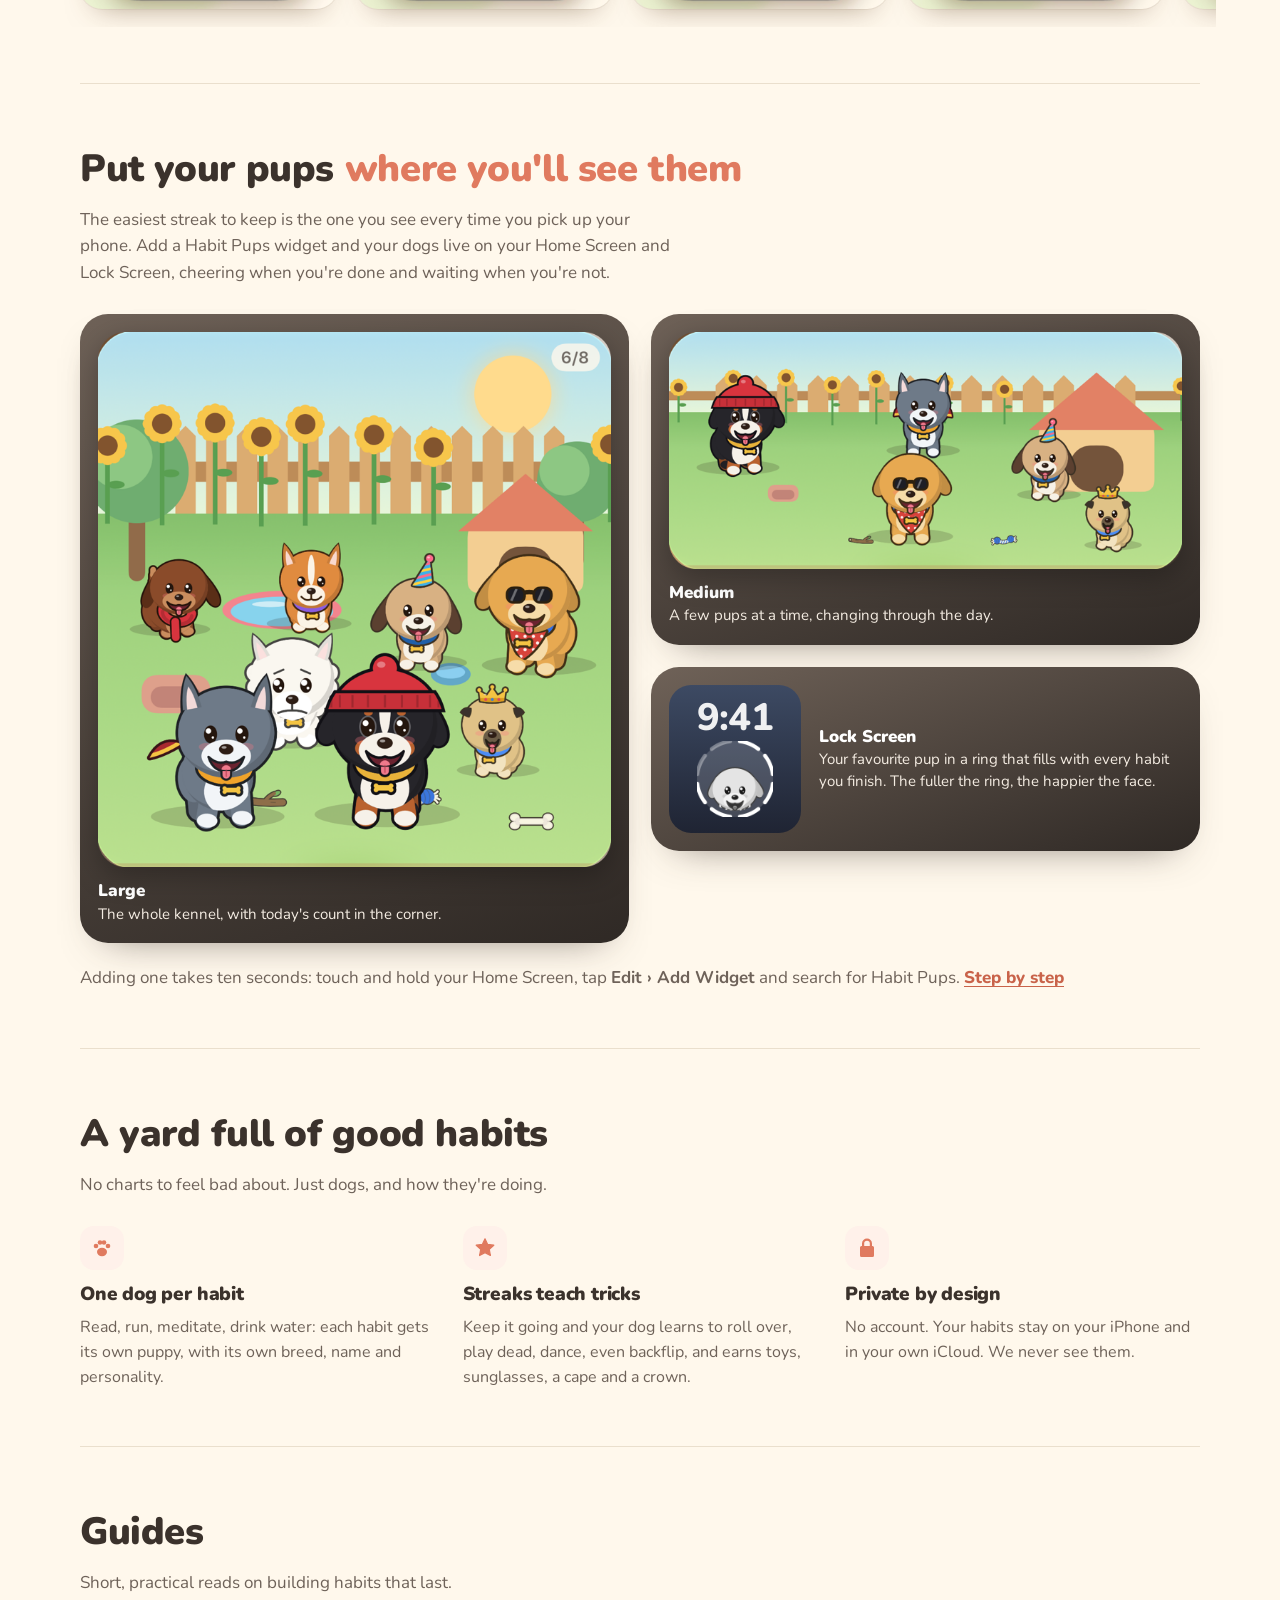
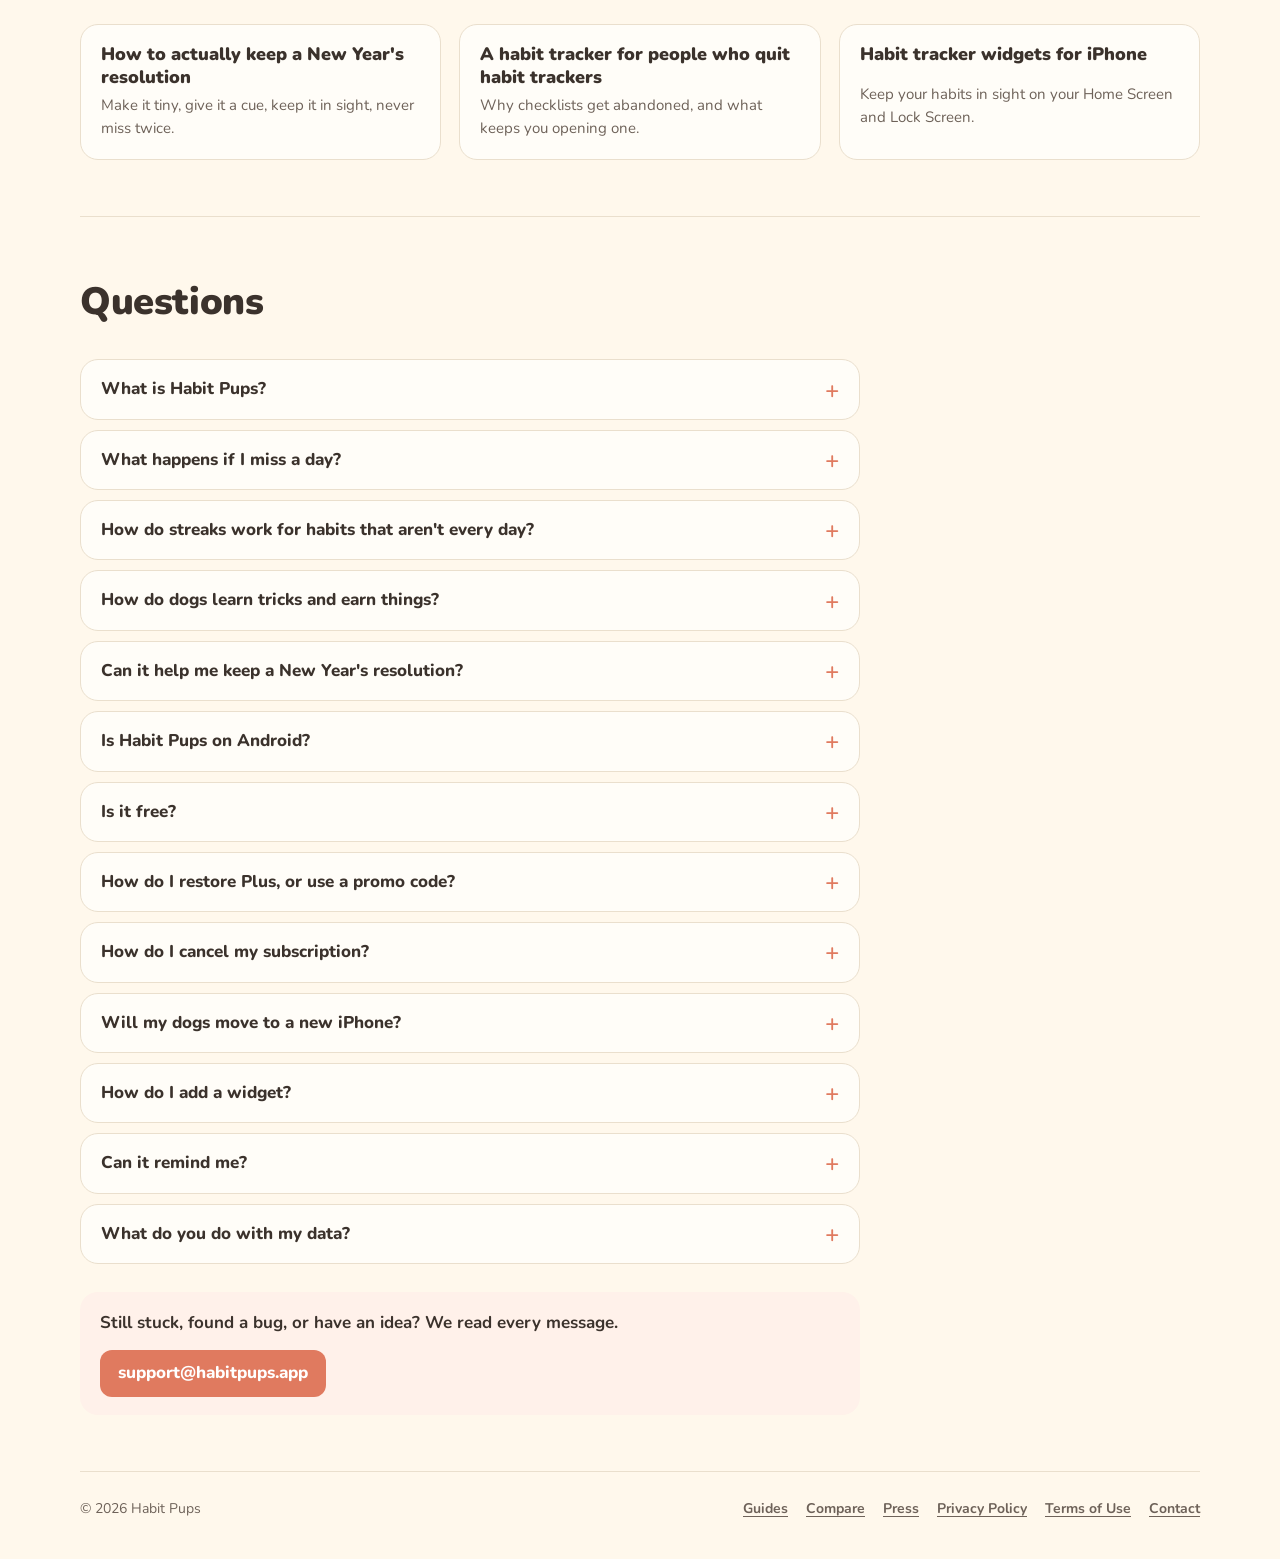
==== commit 07d6ba94: "Minor fixes" ====
--- a/index.html
+++ b/index.html
@@ -38,8 +38,9 @@
   "screenshot": [
     "https://habitpups.app/assets/screens/01-kennel.jpg",
     "https://habitpups.app/assets/screens/02-check-off.jpg",
-    "https://habitpups.app/assets/screens/03-tricks.jpg",
-    "https://habitpups.app/assets/screens/07-widget-large.jpg"
+    "https://habitpups.app/assets/screens/03-parade.jpg",
+    "https://habitpups.app/assets/screens/04-tricks.jpg",
+    "https://habitpups.app/assets/screens/08-widget-large.jpg"
   ],
   "featureList": [
     "One puppy per habit, from 17 breeds",
@@ -134,10 +135,10 @@
     },
     {
       "@type": "Question",
-      "name": "Is Habit Pups on Android or the web?",
-      "acceptedAnswer": {
-        "@type": "Answer",
-        "text": "Not yet: Habit Pups is for iPhone (iOS 17 or later). Your kennel also syncs to an iPad signed in to the same Apple ID."
+      "name": "Is Habit Pups on Android?",
+      "acceptedAnswer": {
+        "@type": "Answer",
+        "text": "Coming soon. Habit Pups launches first on iPhone (iOS 17 or later), where your kennel also syncs to an iPad signed in to the same Apple ID. An Android version is on the way to Google Play."
       }
     },
     {
@@ -221,8 +222,8 @@
       <section class="hero">
         <div class="hero-copy">
           <img class="logo" src="assets/logo.png" alt="Habit Pups">
-          <p class="eyebrow">A habit tracker for iPhone</p>
-          <h1>Every habit gets a <em>puppy.</em></h1>
+          <p class="eyebrow">The cutest habit tracker ever</p>
+          <h1>Every habit gets a <em>pup.</em></h1>
           <p class="lede">Check off a habit and your dog celebrates. Keep a streak and it learns tricks, earns toys and gets dressed up. Miss a day, and it misses you.</p>
           <div class="cta-row">
             <!-- When the app is live: set href to its App Store link and remove aria-disabled. -->
@@ -230,11 +231,16 @@
               <svg viewBox="0 0 24 24" aria-hidden="true"><path d="M16.37 12.6c-.02-2.2 1.8-3.26 1.88-3.31-1.03-1.5-2.62-1.7-3.18-1.73-1.35-.14-2.64.8-3.33.8-.69 0-1.74-.78-2.87-.76-1.47.02-2.84.86-3.6 2.18-1.54 2.66-.39 6.6 1.1 8.76.73 1.06 1.6 2.24 2.73 2.2 1.1-.05 1.51-.71 2.84-.71 1.32 0 1.7.71 2.86.69 1.18-.02 1.93-1.07 2.65-2.13.84-1.22 1.18-2.41 1.2-2.47-.03-.01-2.3-.88-2.32-3.52zM14.2 6.13c.6-.73 1-1.73.9-2.74-.87.04-1.92.58-2.54 1.3-.56.64-1.05 1.67-.92 2.66.97.07 1.96-.49 2.56-1.22z"/></svg>
               <span><small>Coming soon to the</small>App Store</span>
             </a>
-            <span class="price-note">Two dogs free. iPhone.</span>
-          </div>
-        </div>
-
-        <div class="studio" aria-label="Meet the pups: pick a breed, a trick and something to wear">
+            <!-- The Android version: set href and remove aria-disabled when it's on Google Play. -->
+            <a class="store" href="#" aria-disabled="true">
+              <svg viewBox="0 0 24 24" aria-hidden="true"><path d="M4.6 2.4c-.3.3-.5.8-.5 1.4v16.4c0 .6.2 1.1.5 1.4l.1.1 9.2-9.2v-.2L4.7 2.3l-.1.1zm12.3 12.4-3-3v-.2l3-3h.1l3.6 2c1 .6 1 1.5 0 2.1l-3.6 2.1h-.1zm-.1.1L13.7 12l-9.1 9.1c.3.4.9.4 1.5.1l10.7-6.1M16.8 9.1 6.1 3c-.6-.4-1.2-.3-1.5.1l9.1 9.1 3.1-3.1z"/></svg>
+              <span><small>Coming soon to</small>Google Play</span>
+            </a>
+            <span class="price-note">Two dogs free.</span>
+          </div>
+        </div>
+
+        <div class="studio" aria-label="Meet the pups: pick a breed and teach it a trick">
           <div class="yard" id="yard">
             <canvas id="yard-bg" aria-hidden="true"></canvas>
             <canvas id="yard-dog" role="img" aria-label="A golden retriever puppy, wagging its tail"></canvas>
@@ -248,15 +254,7 @@
             </div>
             <div class="group">
               <h3 id="trick-label">Teach a trick</h3>
-              <div class="chips" id="tricks" role="group" aria-labelledby="trick-label"></div>
-            </div>
-            <div class="group">
-              <h3 id="wear-label">Dress up</h3>
-              <div class="wear" id="wear" role="group" aria-labelledby="wear-label"></div>
-            </div>
-            <div class="group">
-              <h3 id="mood-label">How's the habit going?</h3>
-              <div class="chips" id="moods" role="group" aria-labelledby="mood-label"></div>
+              <div class="chips tricks" id="tricks" role="group" aria-labelledby="trick-label"></div>
             </div>
           </div>
         </div>
@@ -280,13 +278,14 @@
         <ul class="reel" id="reel" tabindex="0" aria-label="App screenshots">
             <li><img src="assets/screens/01-kennel.jpg" width="600" height="1303" loading="eager" alt="Every habit gets a puppy: eight dogs in the summer yard"></li>
             <li><img src="assets/screens/02-check-off.jpg" width="600" height="1303" loading="eager" alt="Check it off: Bruno leaps for joy in a burst of confetti"></li>
-            <li><img src="assets/screens/03-tricks.jpg" width="600" height="1303" loading="eager" alt="Streaks teach tricks: Luna learns High five and earns a bandana"></li>
-            <li><img src="assets/screens/04-notice.jpg" width="600" height="1303" loading="lazy" alt="They notice when you skip: Nube missed you yesterday"></li>
-            <li><img src="assets/screens/05-history.jpg" width="600" height="1303" loading="lazy" alt="Every day at a glance: the History tab"></li>
-            <li><img src="assets/screens/06-stats.jpg" width="600" height="1303" loading="lazy" alt="Honest stats for every habit: Bruno's grid and streak"></li>
-            <li><img src="assets/screens/07-widget-large.jpg" width="600" height="1303" loading="lazy" alt="The large widget: the whole kennel on your Home Screen"></li>
-            <li><img src="assets/screens/08-widget-medium.jpg" width="600" height="1303" loading="lazy" alt="The medium widget: a few pups, always in view"></li>
-            <li><img src="assets/screens/09-schedules.jpg" width="600" height="1303" loading="lazy" alt="Any schedule, gentle reminders: Luna's weekday runs at 6:45"></li>
+            <li><img src="assets/screens/03-parade.jpg" width="600" height="1303" loading="eager" alt="Finish the day, throw a parade: all eight dogs line up in front of the kennel"></li>
+            <li><img src="assets/screens/04-tricks.jpg" width="600" height="1303" loading="lazy" alt="Streaks teach tricks: Luna learns High five and earns a bandana"></li>
+            <li><img src="assets/screens/05-notice.jpg" width="600" height="1303" loading="lazy" alt="They notice when you skip: Nube missed you yesterday"></li>
+            <li><img src="assets/screens/06-history.jpg" width="600" height="1303" loading="lazy" alt="Every day at a glance: the History tab"></li>
+            <li><img src="assets/screens/07-stats.jpg" width="600" height="1303" loading="lazy" alt="Honest stats for every habit: Bruno's grid and streak"></li>
+            <li><img src="assets/screens/08-widget-large.jpg" width="600" height="1303" loading="lazy" alt="The large widget: the whole kennel on your Home Screen"></li>
+            <li><img src="assets/screens/09-widget-medium.jpg" width="600" height="1303" loading="lazy" alt="The medium widget: a few pups, always in view"></li>
+            <li><img src="assets/screens/10-schedules.jpg" width="600" height="1303" loading="lazy" alt="Any schedule, gentle reminders: Luna's weekday runs at 6:45"></li>
         </ul>
       </section>
 
@@ -390,9 +389,9 @@
             </div>
           </details>
           <details>
-            <summary>Is Habit Pups on Android or the web?</summary>
-            <div class="answer">
-              <p>Not yet: Habit Pups is for iPhone (iOS 17 or later). Your kennel also syncs to an iPad signed in to the same Apple ID.</p>
+            <summary>Is Habit Pups on Android?</summary>
+            <div class="answer">
+              <p>Coming soon. Habit Pups launches first on iPhone (iOS 17 or later), where your kennel also syncs to an iPad signed in to the same Apple ID. An Android version is on the way to Google Play.</p>
             </div>
           </details>
           <details>
--- a/styles.css
+++ b/styles.css
@@ -121,6 +121,10 @@
 .chip[aria-pressed="true"] { background: var(--coral); border-color: var(--coral); color: #fff; }
 .chip.trick { background: #fff7e6; border-color: #f1d9a8; }
 .chip.trick:hover { background: #ffefcc; }
+/* Twelve tricks in two rows of six. On a phone the two rows scroll sideways. */
+.chips.tricks { display: grid; grid-template-columns: repeat(6, auto); justify-content: space-between; gap: 7px 5px; }
+.chips.tricks .chip { white-space: nowrap; font-size: 13px; padding: 6px 9px; }
+.cta-row .store { min-width: 168px; }
 .wear { display: grid; grid-template-columns: 1fr 1fr; gap: 10px 16px; align-items: start; }
 .wear .slot { display: grid; gap: 5px; }
 .wear .slot span { font-size: 12px; font-weight: 800; color: var(--ink-soft); }
@@ -319,6 +323,13 @@
   .reel { grid-auto-columns: 62%; gap: 14px; }
   .reel-nav { display: none; }
   .widget-grid { grid-template-columns: 1fr; }
+  .chips.tricks {
+    grid-template-columns: none; grid-template-rows: repeat(2, auto); grid-auto-flow: column;
+    justify-content: start; overflow-x: auto; scrollbar-width: none; padding-bottom: 2px;
+  }
+  .chips.tricks::-webkit-scrollbar { display: none; }
+  .cta-row .store { min-width: 0; flex: 1 1 0; padding: 10px 12px; gap: 8px; font-size: 15px; white-space: nowrap; }
+  .cta-row .price-note { flex-basis: 100%; }
   .guide-list.cols { grid-template-columns: 1fr; }
   .widget-row { grid-template-columns: 1fr; }
   .facts { grid-template-columns: 1fr; gap: 2px; }
